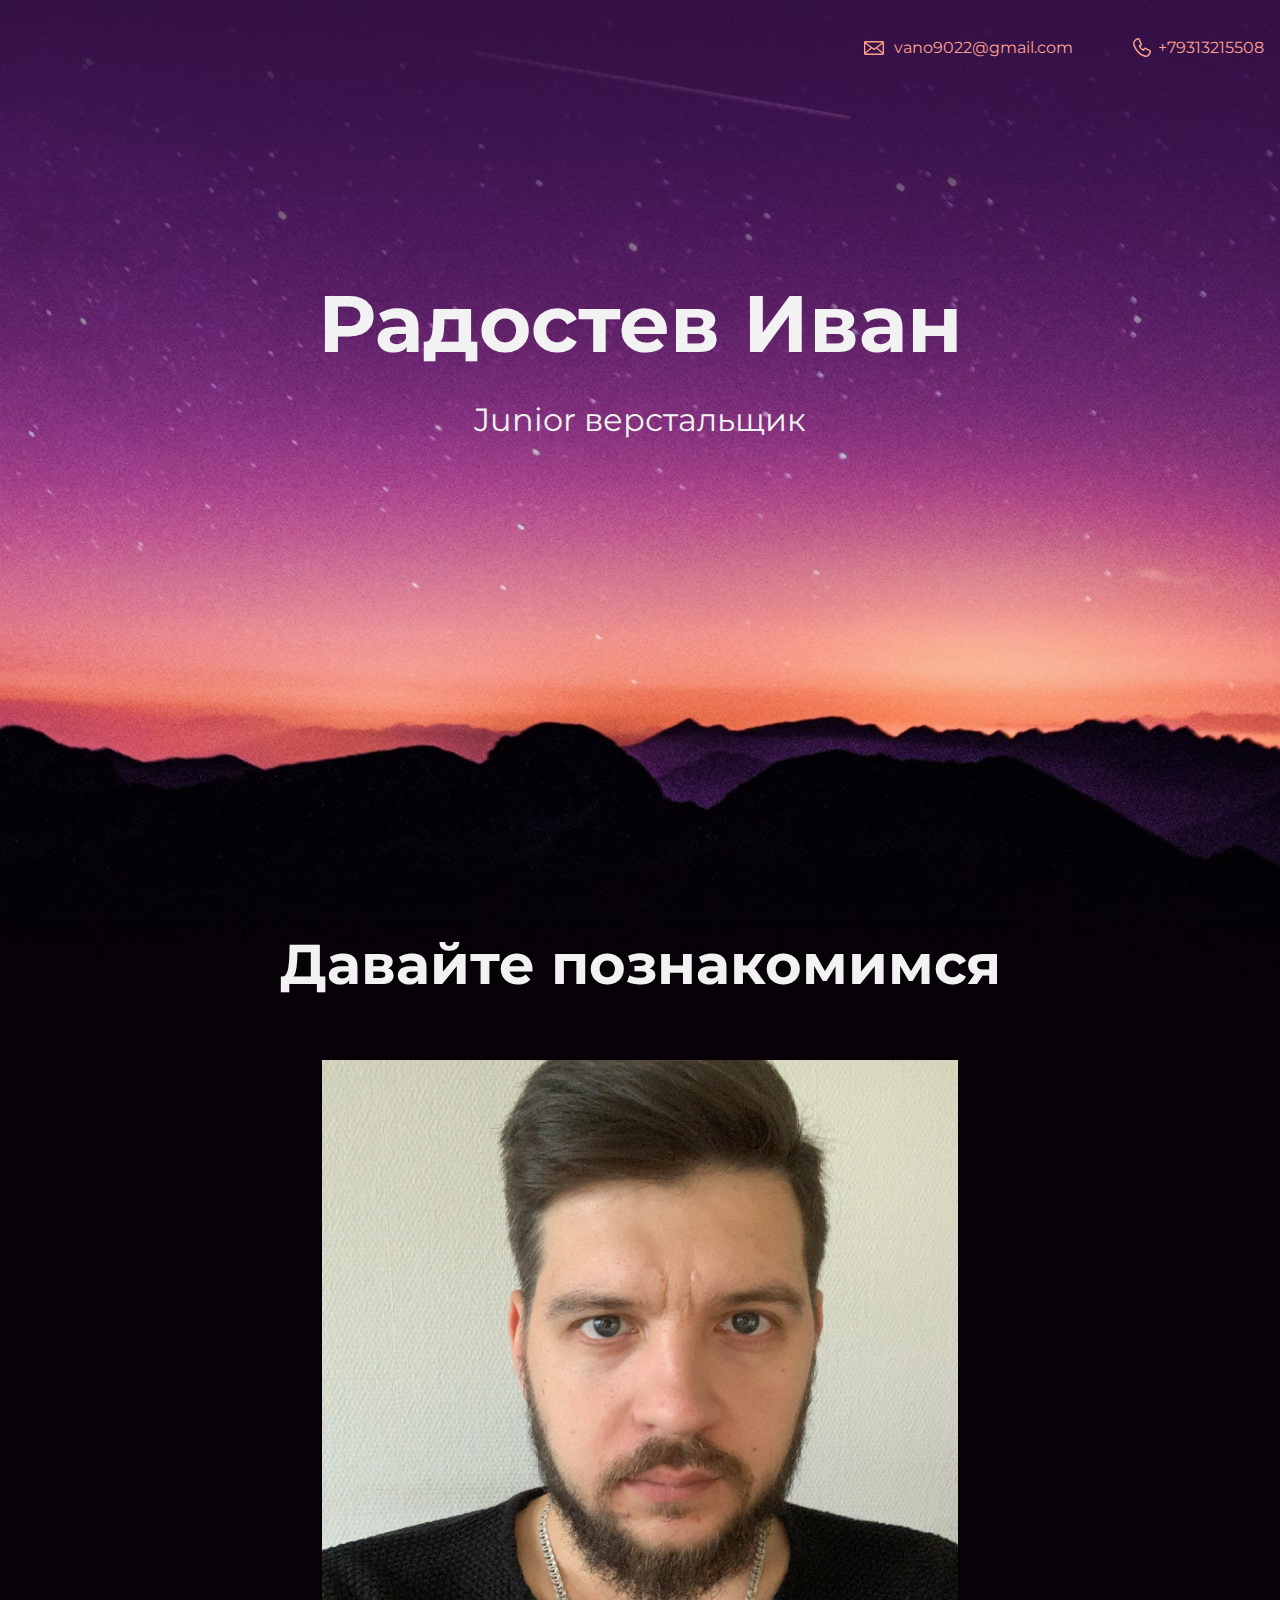
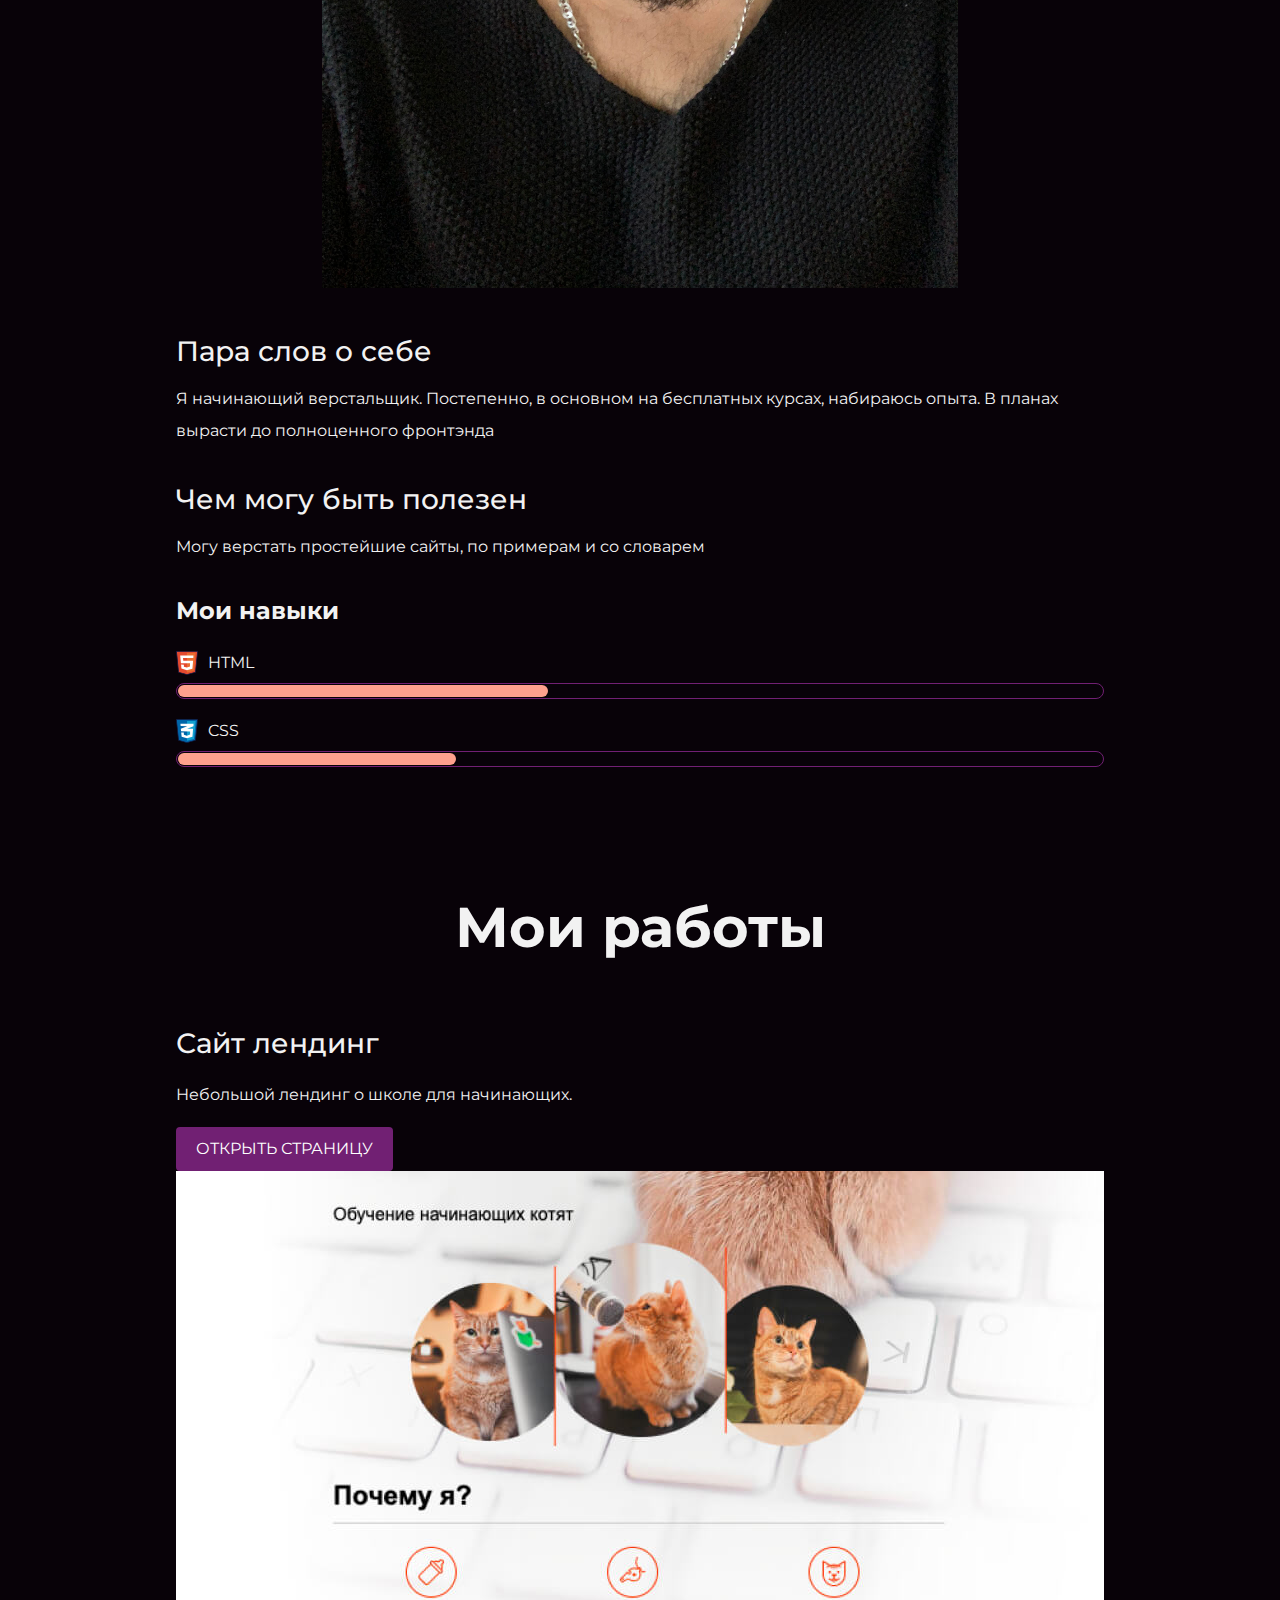
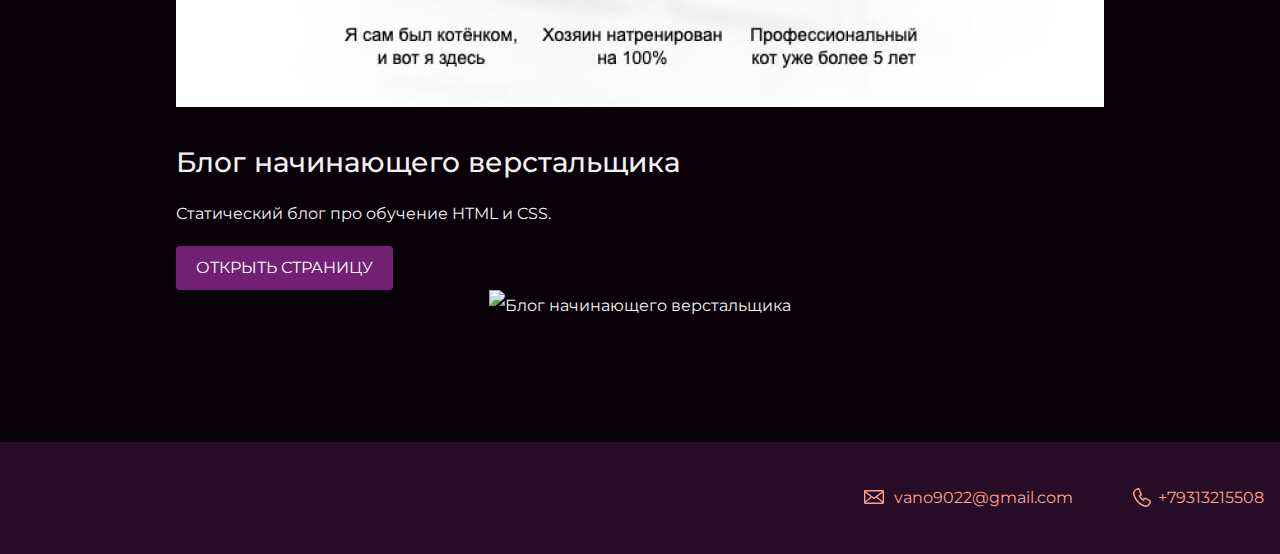
==== index.html @ b244b7e4 "изменение навыков" ====
<!DOCTYPE html>
<html lang="ru">
  <head>
    <meta charset="UTF-8">
    <link rel="stylesheet" href="style.css">
    <link href="https://fonts.googleapis.com/css?family=Montserrat:400,500,700|Old+Standard+TT&display=swap&subset=cyrillic" rel="stylesheet">
    <title>Портфолио Junior верстальщика</title>
  </head>

  <body>
    <header class="page-header">
      <div class="container">
        <a class="header-email" href="mailto:vano9022@gmail.com">vano9022@gmail.com</a> 
        <a class="header-phone" href="tel:+79313215508">+79313215508</a>
      </div>
    </header>

      <section class="hero-image">
        <div class="container">
          <h1 class="heading">Радостев Иван</h1>
          <p>Junior верстальщик</p>
        </div>
      </section>

    <section class="intro">
      <div class="container">
        <h2 class="subheading">Давайте познакомимся</h2>
        <figure class="user-image">
          <img src="files/user.jpg" width="636" height="828" alt="Моя фотография">
        </figure>
        <h3>Пара слов о себе</h3>
        <p>Я начинающий верстальщик. Постепенно, в основном на бесплатных курсах, набираюсь опыта. В планах вырасти до полноценного фронтэнда</p>
        <h3>Чем могу быть полезен</h3>
        <p>Могу верстать простейшие сайты, по примерам и со словарем</p>
        <div class="skills">
          <h2>Мои навыки</h2>
          <dl class="skills-list">
            <dt class="skill-html">HTML</dt>
              <dd class="level">
                <div style="width: 40%;">40%</div>
              </dd>
            <dt class="skill-css">CSS</dt>
              <dd class="level">
                <div style="width: 30%;">30%</div>
              </dd>
          </dl>
        </div>
      </div>
    </section>

    <section class="portfolio">
      <div class="container">
        <h2 class="subheading">Мои работы</h2>

        <h3>Сайт лендинг</h3>
        <p>Небольшой лендинг о школе для начинающих.</p>
        <a class="button" href="source/project/index.html">Открыть страницу</a>
        <figure class="project-image">
          <img src="files/project.jpg" width="928" height="536" alt="Cайт лендинг">
        </figure>
        <h3>Блог начинающего верстальщика</h3>
        <p>Статический блог про обучение HTML и CSS.</p>
        <a class="button" href="source/project2/index.html">Открыть страницу</a>
        <figure class="project-image">
          <img src="files/project2.jpg" width="928" height="444" alt="Блог начинающего верстальщика">
        </figure>
      </div>  
    </section>

    <footer class="page-footer">
      <div class="container">
        <a class="footer-email" href="mailto:vano9022@gmail.com">vano9022@gmail.com</a> 
        <a class="footer-phone" href="tel:+79313215508">+79313215508</a>
      </div>
    </footer>
  </body>
</html>
---- style.css ----
body {
  margin: 0;
  min-width: 960px;
  font-family: "Montserrat", "Helvetica", "Arial", sans-serif;
  font-size: 16px;
  line-height: 32px;
  color: #f2f2f2;
  background-color: #080208;
  background-image: url("img/hero-bg.jpg");
  background-repeat: no-repeat;
  background-position: top center;
}

.container {
  max-width: 928px;
  margin: 0 auto;
  padding: 0 16px;
}

.page-header {
  margin: 0 0 180px;
  padding: 32px 0 32px;
}

.page-header .container,
.page-footer .container {
  max-width: 1408px;
  text-align: right;
}

.page-header a {
  margin-left: 56px;
  color: #fea18d;
  text-decoration: none;
  background-repeat: no-repeat;
  background-position: left;
}

.header-email {
  padding-left: 30px;
  background-image: url("img/icon-email.svg");
}

.header-phone {
  padding-left: 25px;
  background-image: url("img/icon-phone.svg");
}

.hero-image {
  margin-bottom: 480px;
}

.hero-image .container {
  max-width: 1408px;
  text-align: center;
}

.heading {
  margin: 0 0 24px;
  font-size: 80px;
  line-height: 96px;
}

.hero-image p {
  margin: 0;
  font-size: 32px;
  line-height: 48px;
}

.intro {
  margin: 0 0 120px;
}

.subheading {
  margin: 0 0 56px;
  font-size: 56px;
  line-height: 80px;
  text-align: center;
}

.user-image {
  margin: 0 0 32px;
  text-align: center;
}

.intro h3,
.portfolio h3 {
  margin: 0 0 12px;
  font-size: 28px;
  line-height: 40px;
  font-weight: 500;
}

.intro p {
  margin: 0 0 32px;
}

.skills-list {
  margin: 0;
  padding: 0;
}

.skills-list dt {
  padding-left: 32px;
  background-repeat: no-repeat;
  background-position: left;
}

.skill-html {
  background-image: url("img/icon-html.svg");
}

.skill-css {
  background-image: url("img/icon-css.svg");
}

.level {
  margin: 4px 0 16px;
  padding: 0;
  height: 14px;
  font-size: 0;
  background-color: #080208;
  border: 1px solid #712073;
  border-radius: 8px;
}

.level div {
  margin: 1px;
  height: 12px;
  background-color: #fea18d;
  border-radius: 6px;
}

.portfolio {
  margin: 0 0 120px;
}

.projects {
  margin: 0;
  padding: 0;
  list-style: none;
}

.projects li {
  margin: 0 0 80px;
}

.project-image {
  margin: 0 0 24px;
  text-align: center;
}

.projects p {
  margin: 0 0 24px;
}

.button {
  padding: 6px 20px;
  display: inline-block;
  vertical-align: baseline;
  text-decoration: none;
  text-transform: uppercase;
  border-radius: 4px;
  background-color: #712073;
  color: #ffffff;
}

.page-footer {
  padding: 40px 0;
  background-color: #260c26;
}

.page-footer a {
  margin-left: 56px;
  color: #fea18d;
  text-decoration: none;
  background-repeat: no-repeat;
  background-position: left;
}

.footer-email {
  padding-left: 30px;
  background-image: url("img/icon-email.svg");
}

.footer-phone {
  padding-left: 25px;
  background-image: url("img/icon-phone.svg");
}
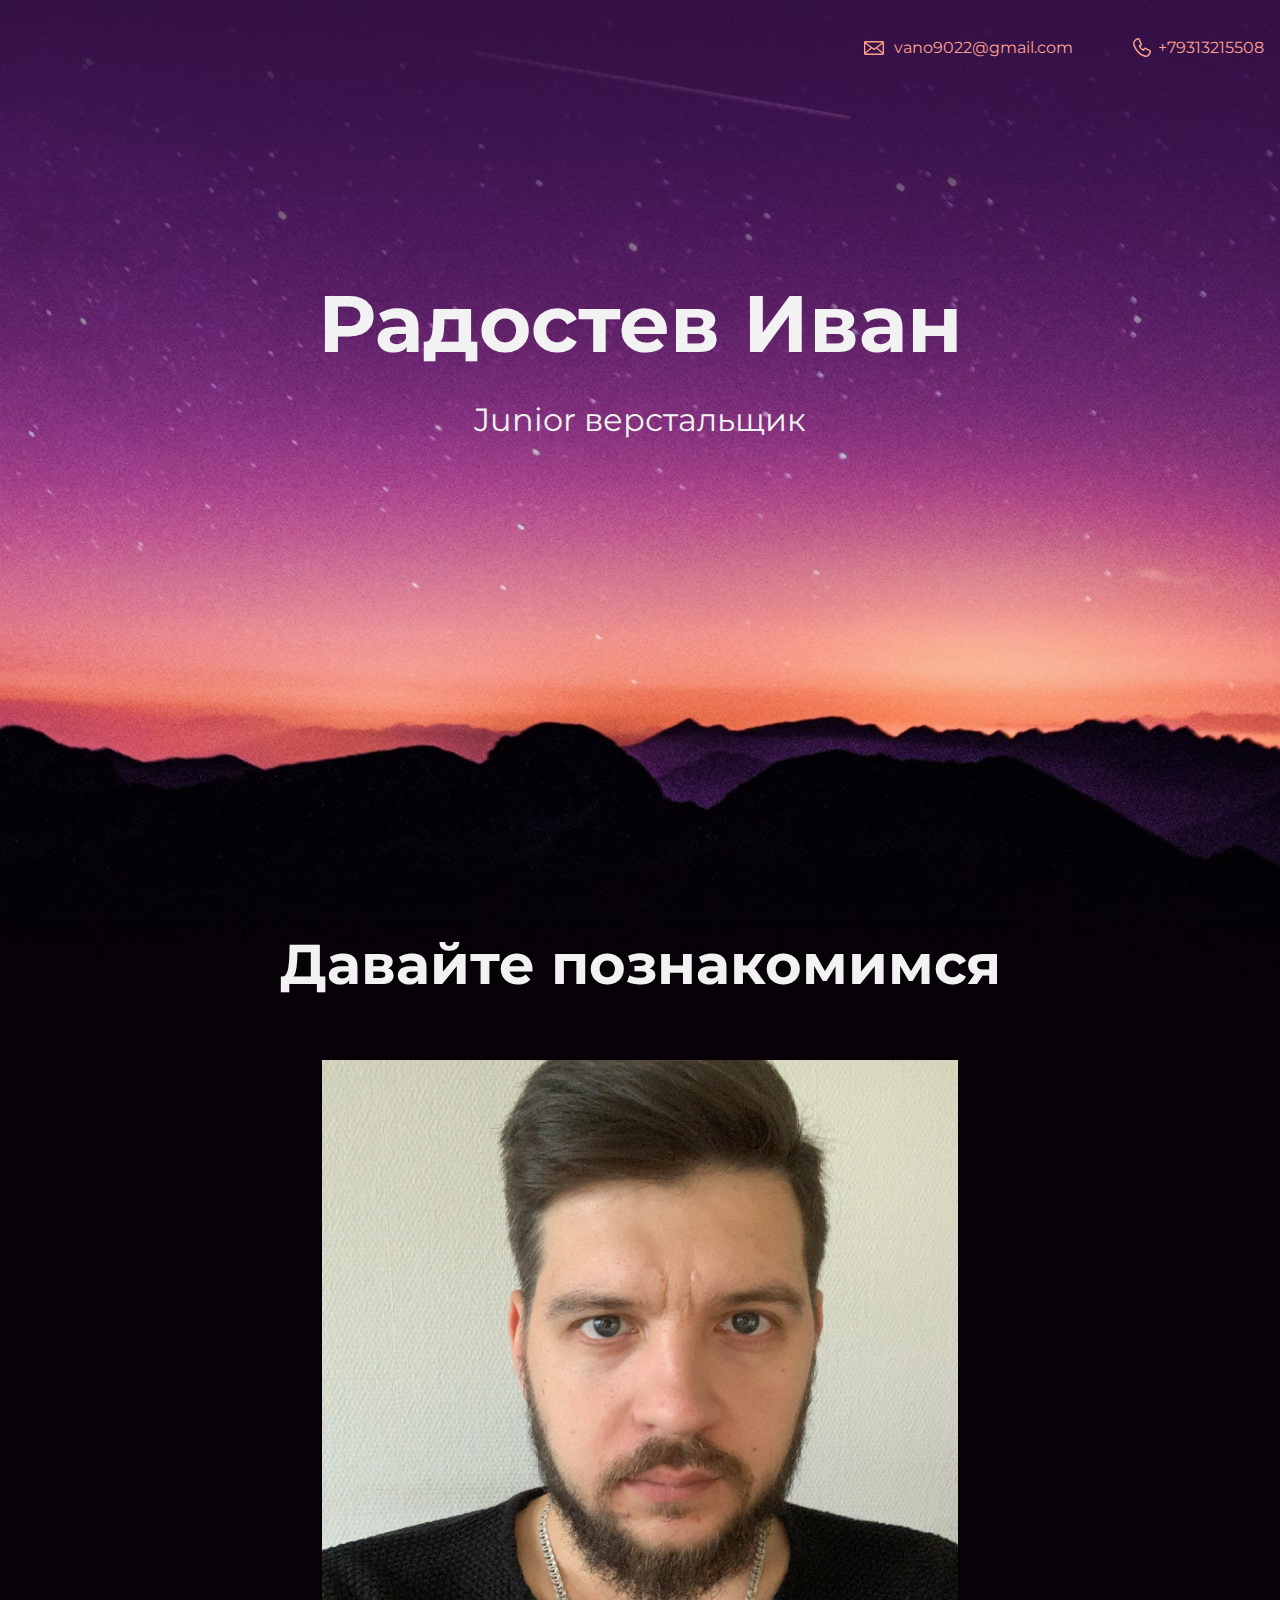
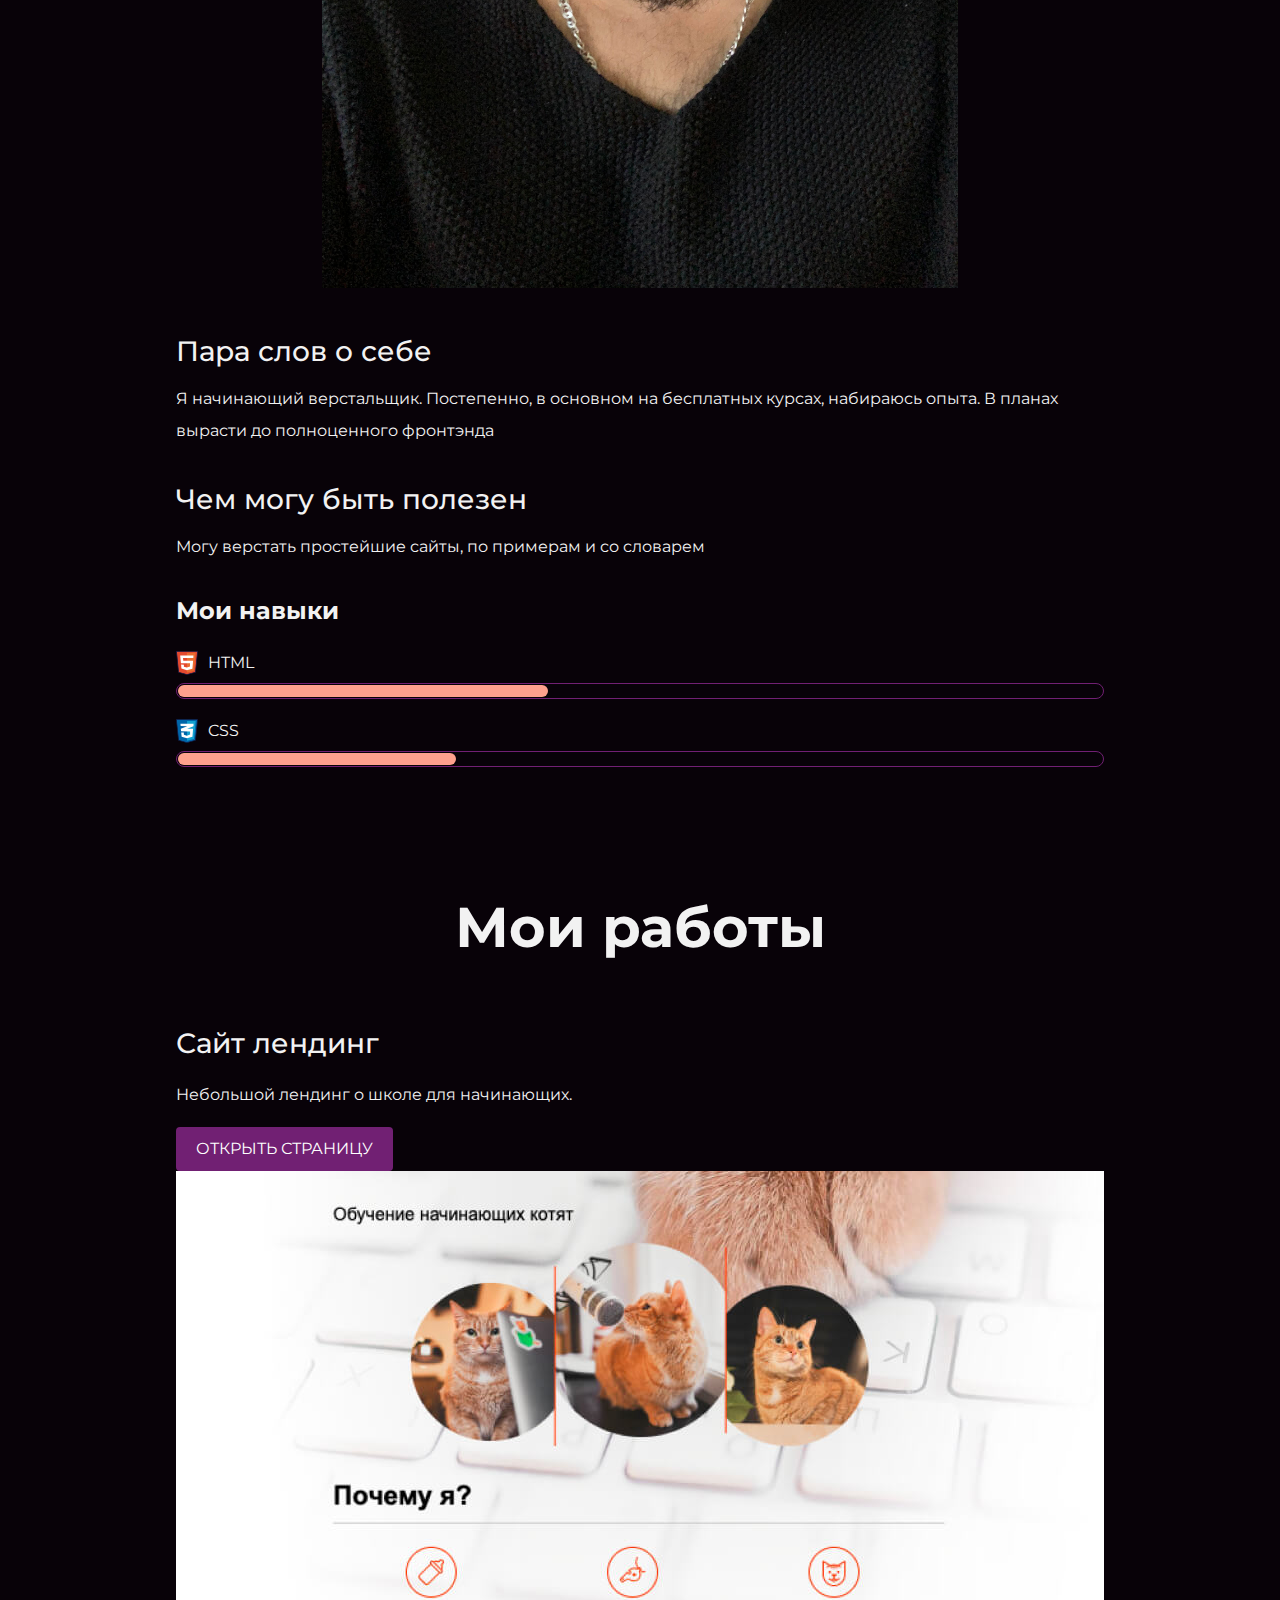
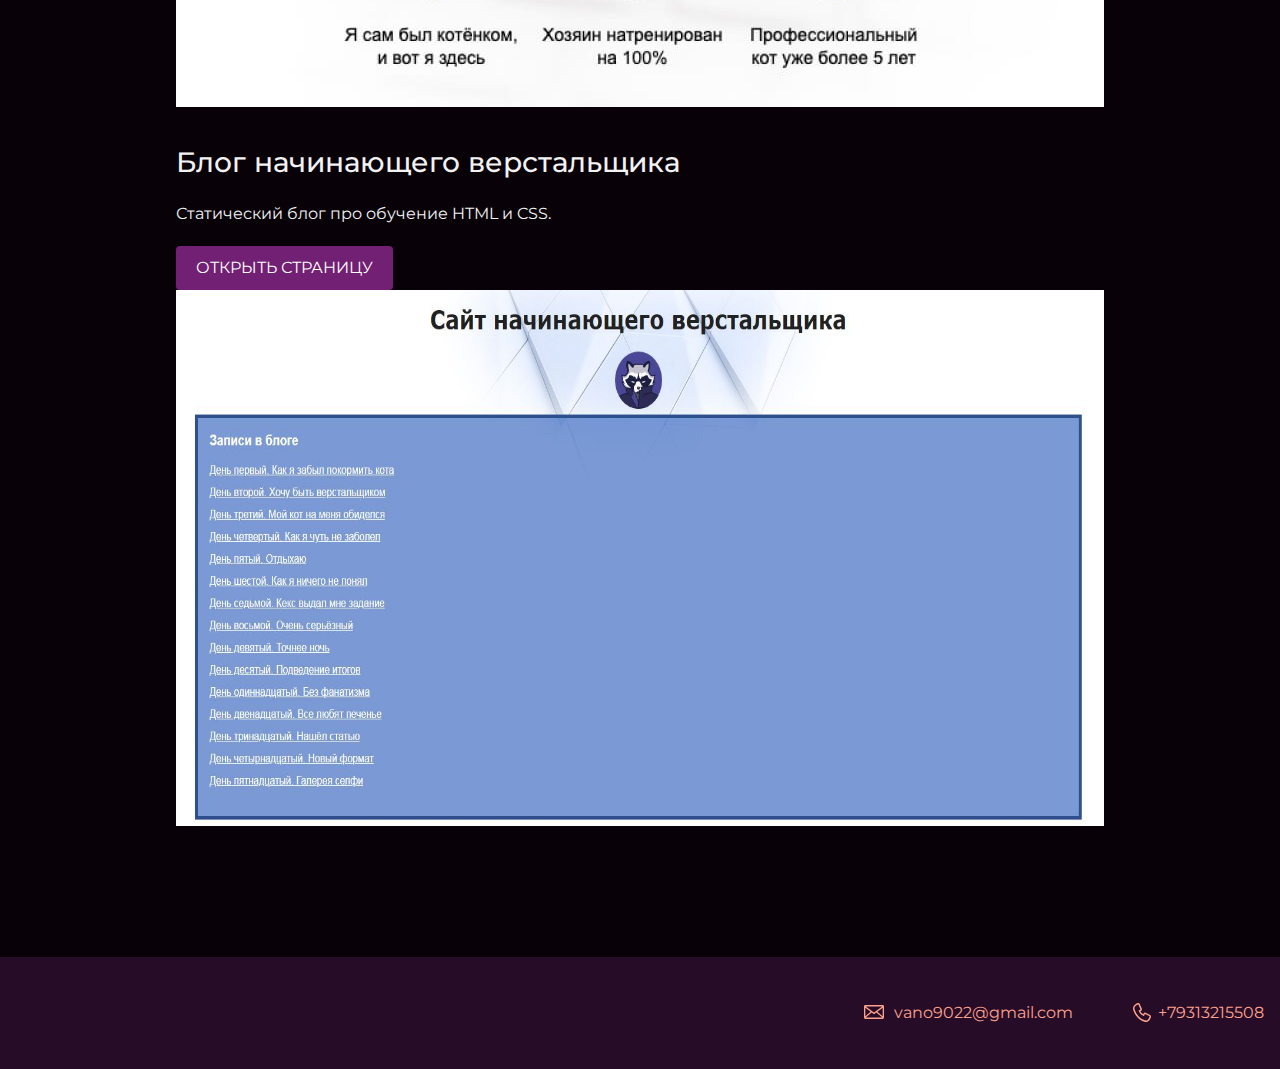
==== commit 631a3372: "изменение формата фото блога" ====
--- a/index.html
+++ b/index.html
@@ -58,11 +58,12 @@
         <figure class="project-image">
           <img src="files/project.jpg" width="928" height="536" alt="Cайт лендинг">
         </figure>
+
         <h3>Блог начинающего верстальщика</h3>
         <p>Статический блог про обучение HTML и CSS.</p>
         <a class="button" href="source/project2/index.html">Открыть страницу</a>
         <figure class="project-image">
-          <img src="files/project2.jpg" width="928" height="444" alt="Блог начинающего верстальщика">
+          <img src="files/project2.JPG" width="928" height="536" alt="Блог начинающего верстальщика">
         </figure>
       </div>  
     </section>
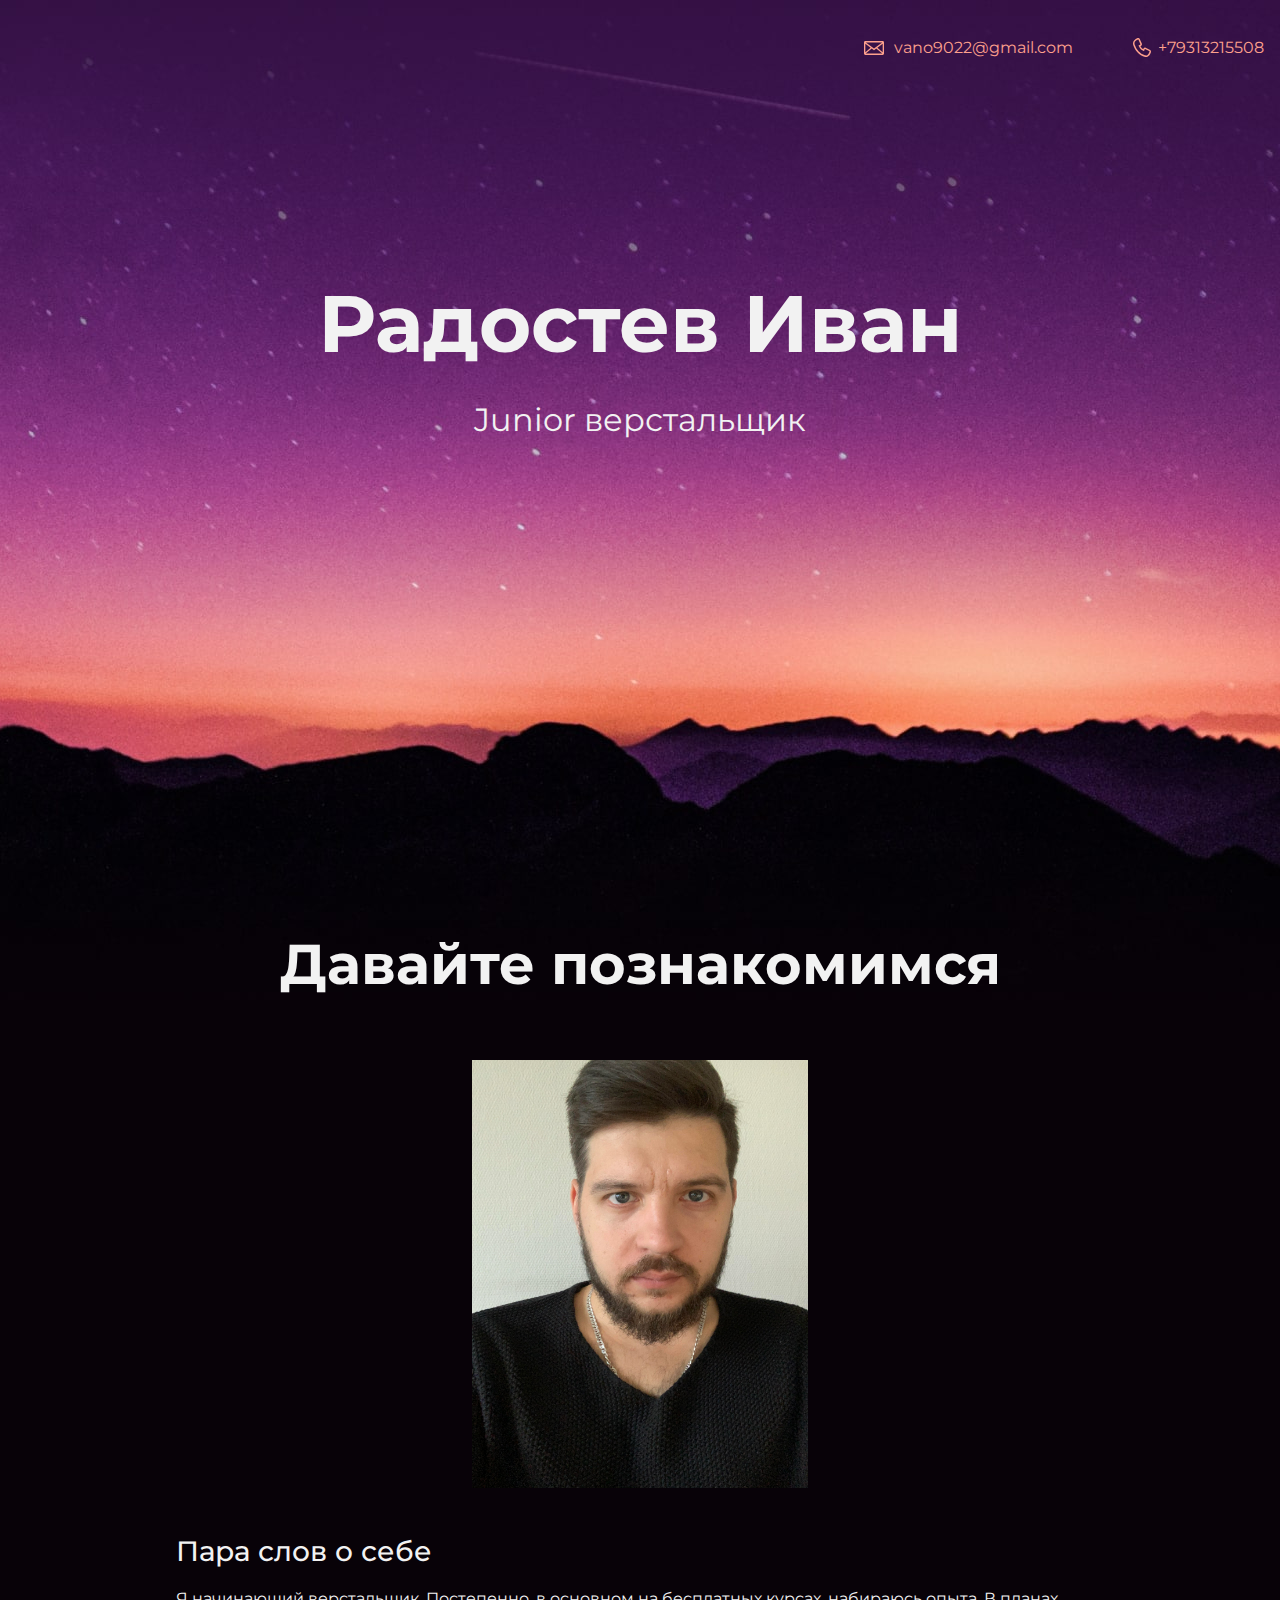
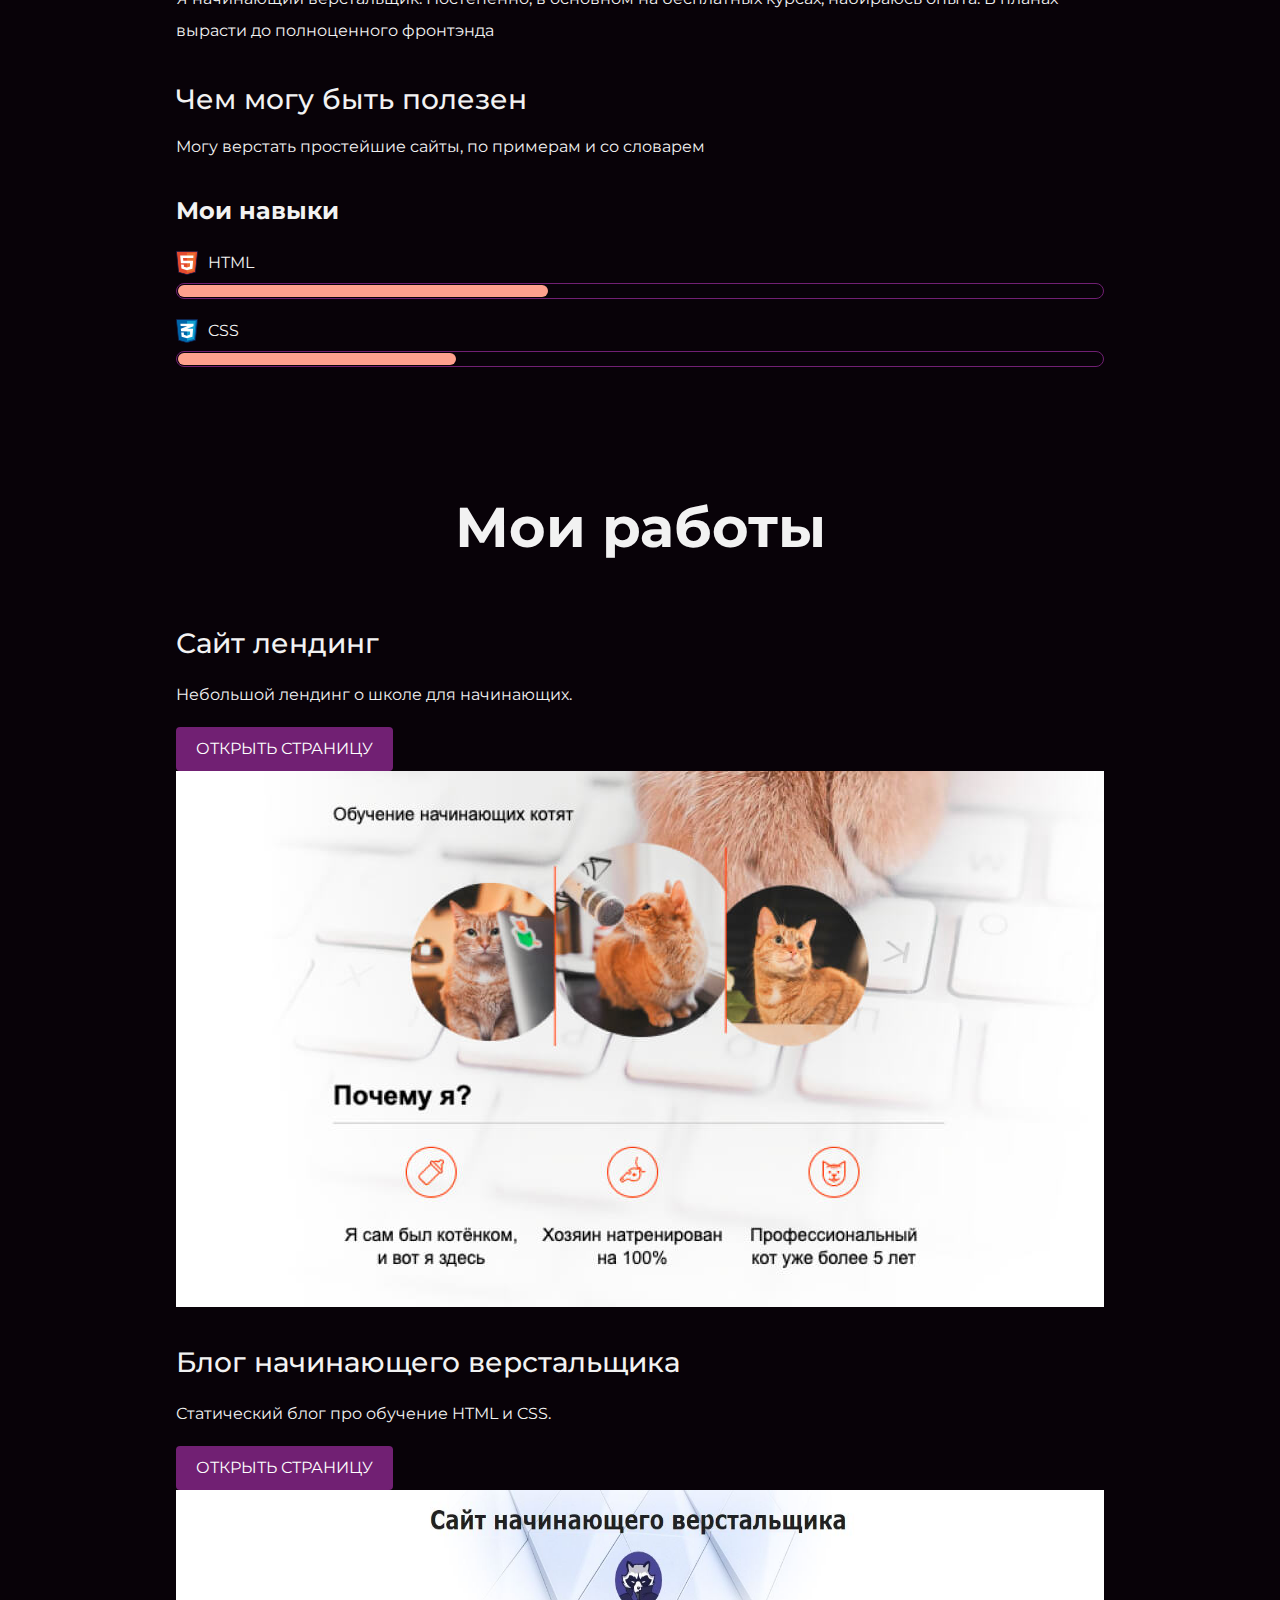
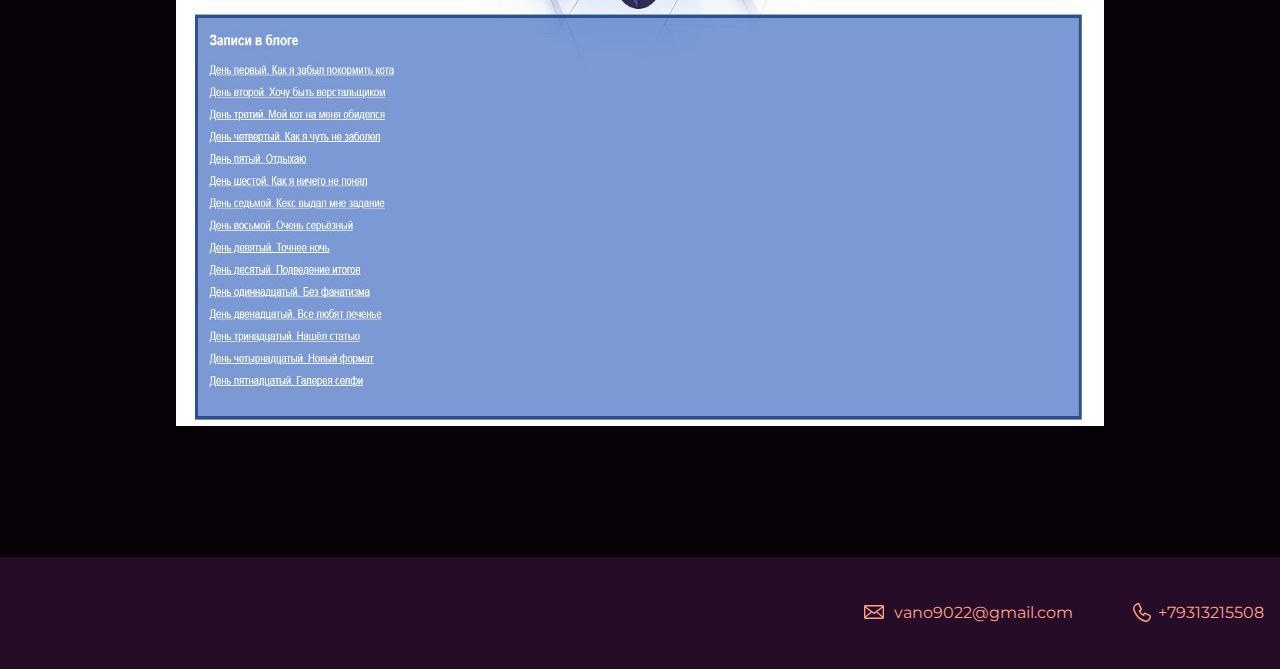
==== commit fab8874c: "размер фото" ====
--- a/index.html
+++ b/index.html
@@ -26,7 +26,7 @@
       <div class="container">
         <h2 class="subheading">Давайте познакомимся</h2>
         <figure class="user-image">
-          <img src="files/user.jpg" width="636" height="828" alt="Моя фотография">
+          <img src="files/user.jpg" width="336" height="428" alt="Моя фотография">
         </figure>
         <h3>Пара слов о себе</h3>
         <p>Я начинающий верстальщик. Постепенно, в основном на бесплатных курсах, набираюсь опыта. В планах вырасти до полноценного фронтэнда</p>
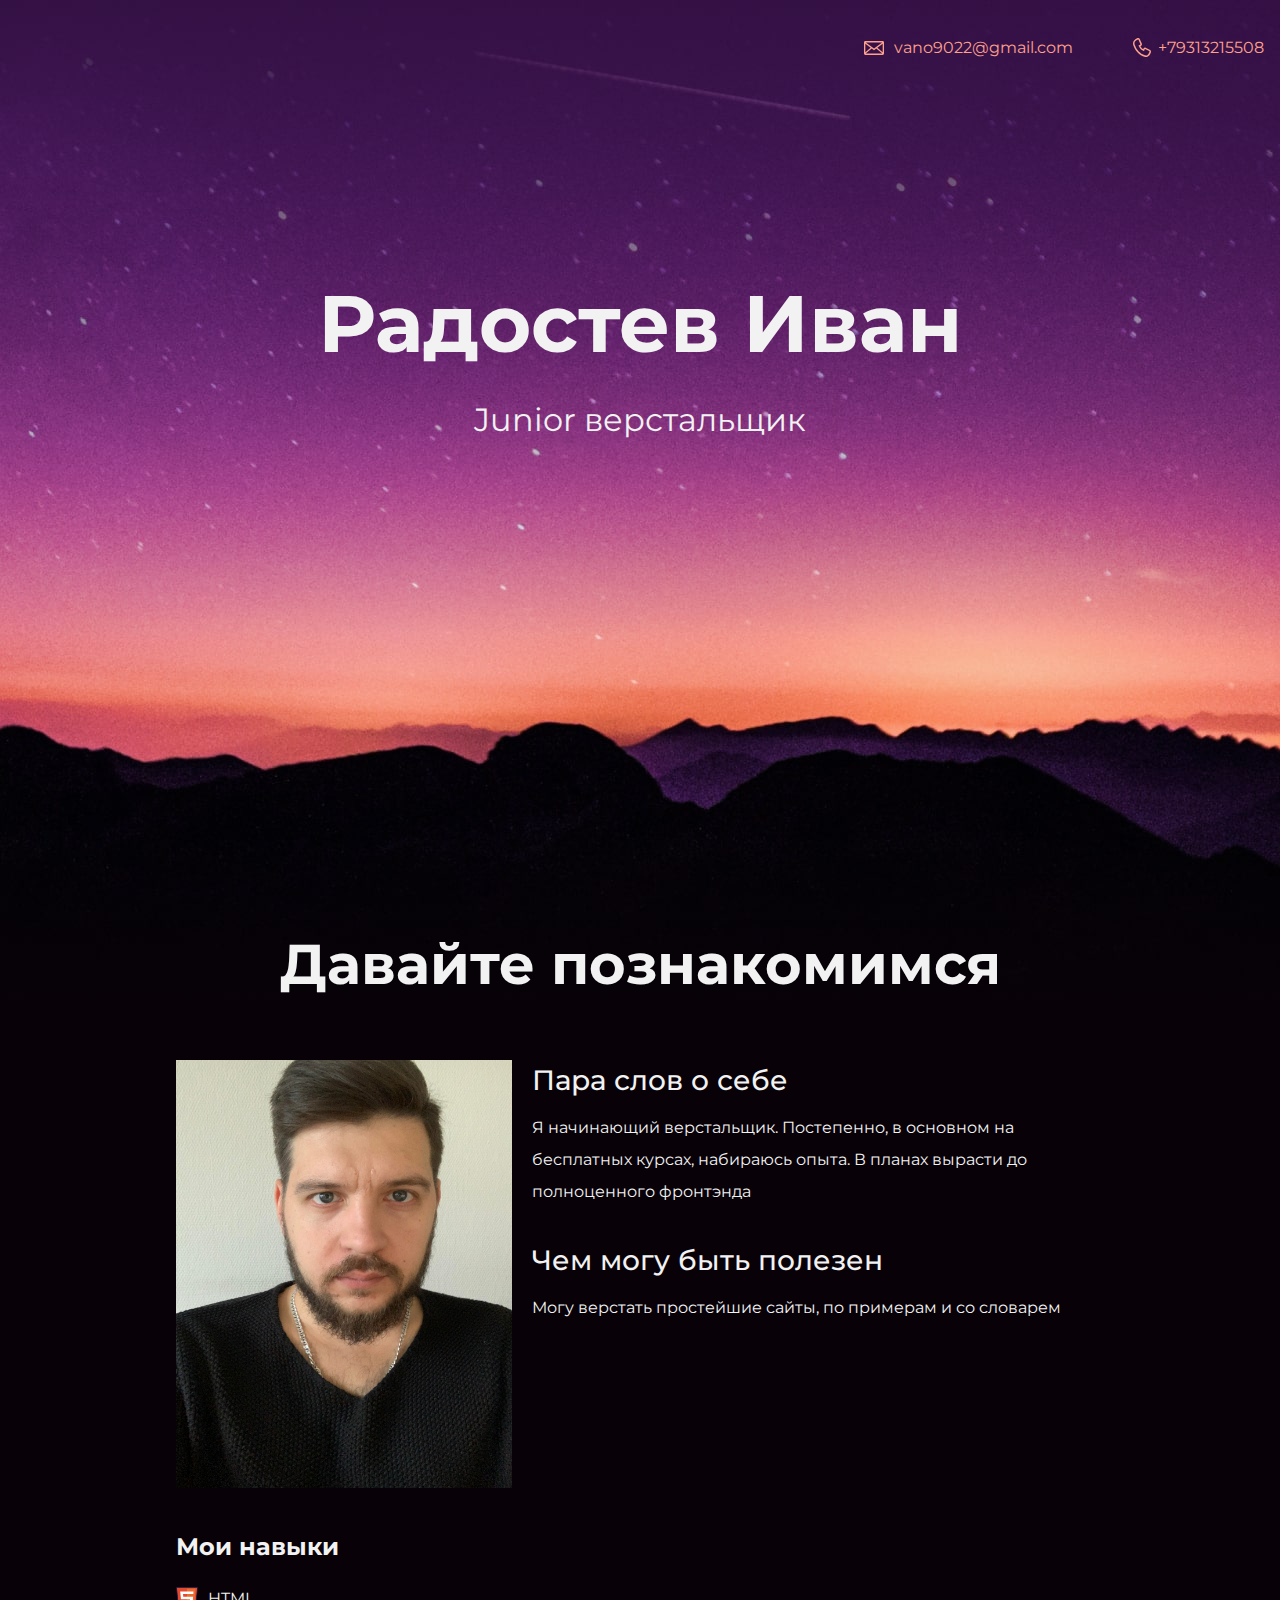
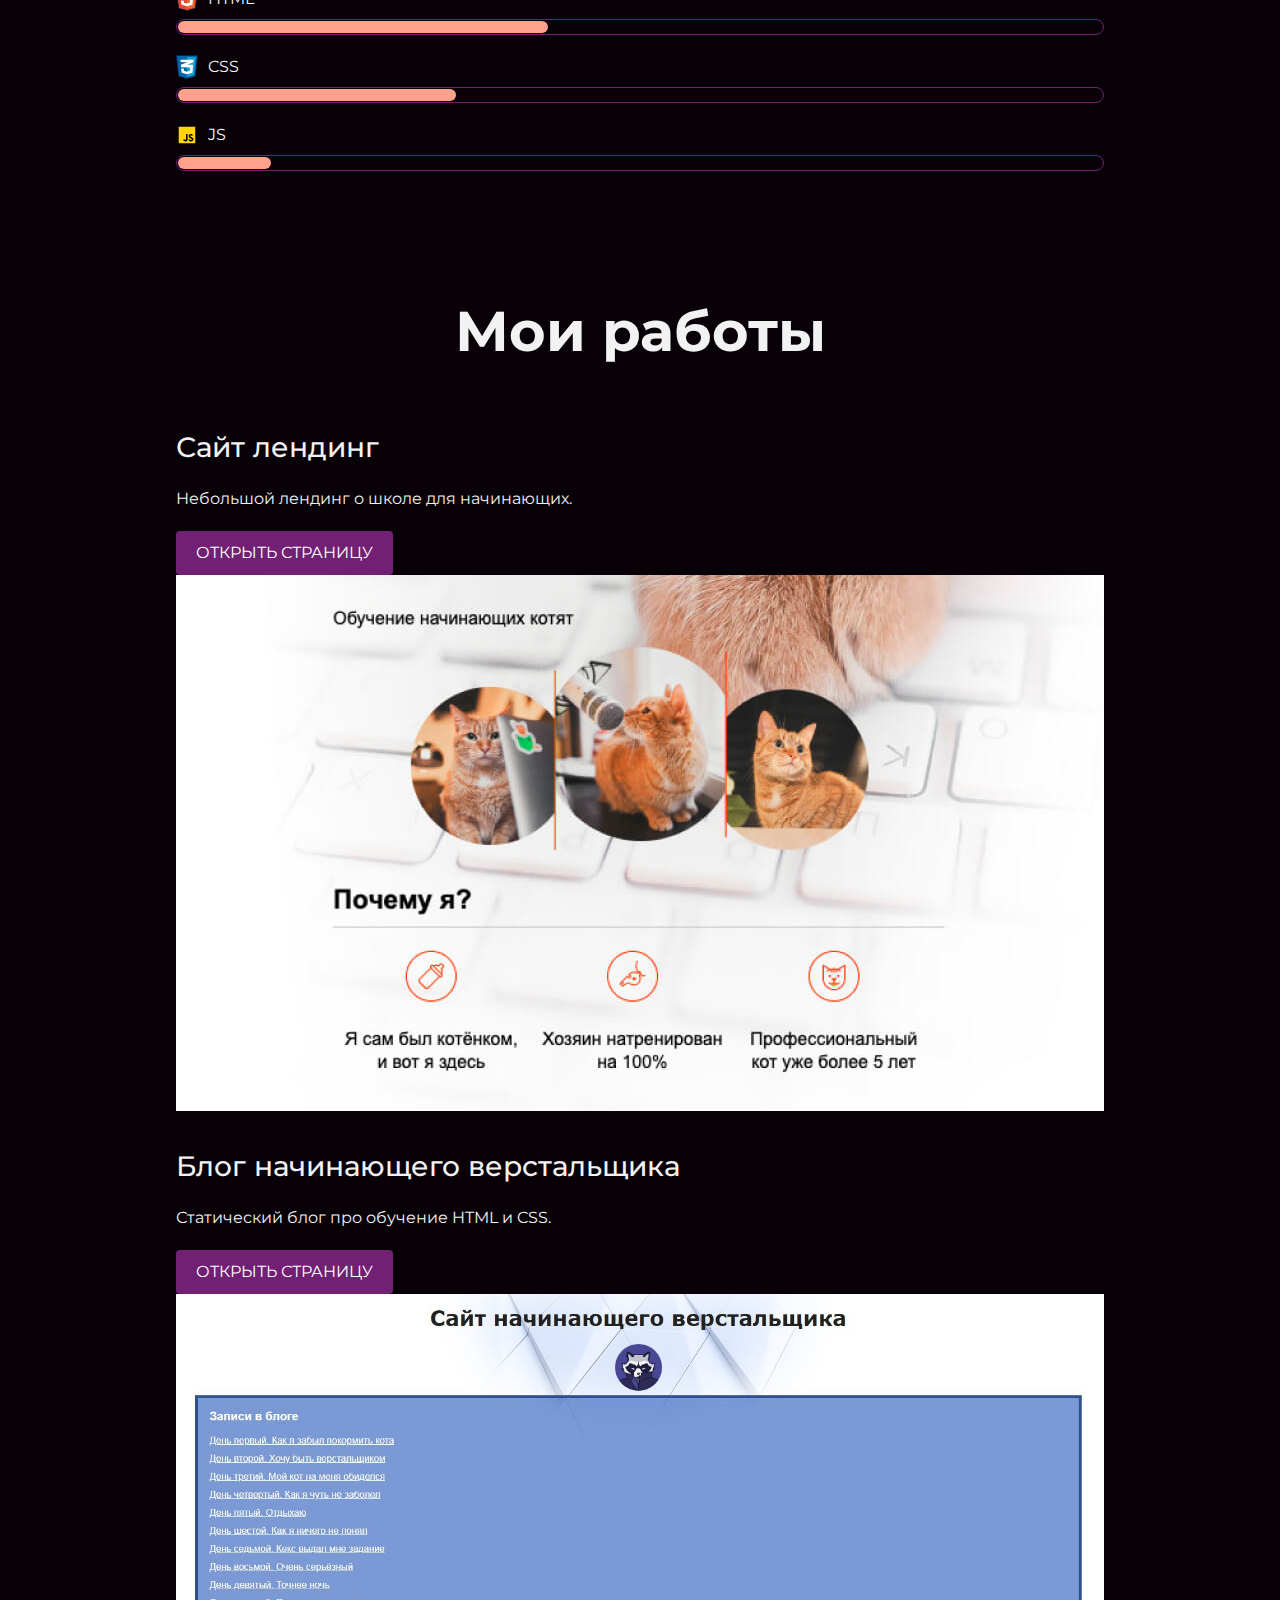
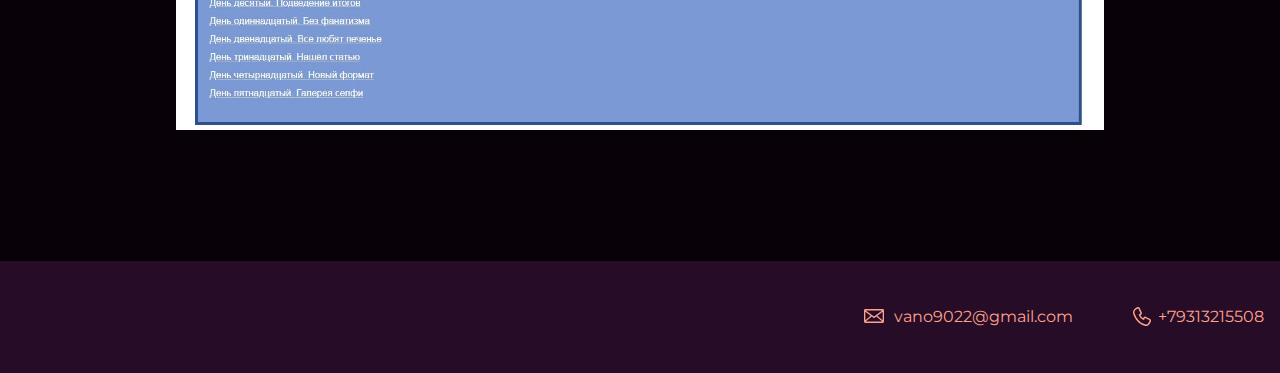
==== commit f555637b: "добавление js" ====
--- a/index.html
+++ b/index.html
@@ -43,6 +43,10 @@
               <dd class="level">
                 <div style="width: 30%;">30%</div>
               </dd>
+            <dt class="skill-js">JS</dt>
+              <dd class="level">
+                <div style="width: 10%;">10%</div>
+              </dd>              
           </dl>
         </div>
       </div>
@@ -63,7 +67,7 @@
         <p>Статический блог про обучение HTML и CSS.</p>
         <a class="button" href="source/project2/index.html">Открыть страницу</a>
         <figure class="project-image">
-          <img src="files/project2.JPG" width="928" height="536" alt="Блог начинающего верстальщика">
+          <img src="files/project2.JPG" width="928" height="436" alt="Блог начинающего верстальщика">
         </figure>
       </div>  
     </section>
@@ -74,5 +78,9 @@
         <a class="footer-phone" href="tel:+79313215508">+79313215508</a>
       </div>
     </footer>
+    <button class="up-button" type="button">
+      ↑
+    </button>
+    <script src="up-button.js"></script>
   </body>
 </html>--- a/style.css
+++ b/style.css
@@ -1,3 +1,7 @@
+html {
+  scroll-behavior: smooth;
+}
+
 body {
   margin: 0;
   min-width: 960px;
@@ -79,7 +83,8 @@
 }
 
 .user-image {
-  margin: 0 0 32px;
+  float: left;
+  margin: 0 20px 32px 0;
   text-align: center;
 }
 
@@ -95,6 +100,10 @@
   margin: 0 0 32px;
 }
 
+.skills {
+  clear: both;
+}
+
 .skills-list {
   margin: 0;
   padding: 0;
@@ -112,6 +121,10 @@
 
 .skill-css {
   background-image: url("img/icon-css.svg");
+}
+
+.skill-js {
+  background-image: url("img/icon-js2.svg");
 }
 
 .level {
@@ -186,4 +199,26 @@
 .footer-phone {
   padding-left: 25px;
   background-image: url("img/icon-phone.svg");
+}
+
+.up-button {
+  position: fixed;
+  z-index: 1;
+  padding: 0;
+  bottom: 75px;
+  right: 20px;
+  width: 64px;
+  height: 64px;
+  font-size: 36px;
+  font-weight: bold;
+  text-align: center;
+  vertical-align: middle;
+  border: 5px solid;
+  border-radius: 50%;
+  display: none;
+  cursor: pointer;
+}
+
+.shown {
+  display: inline-block;
 }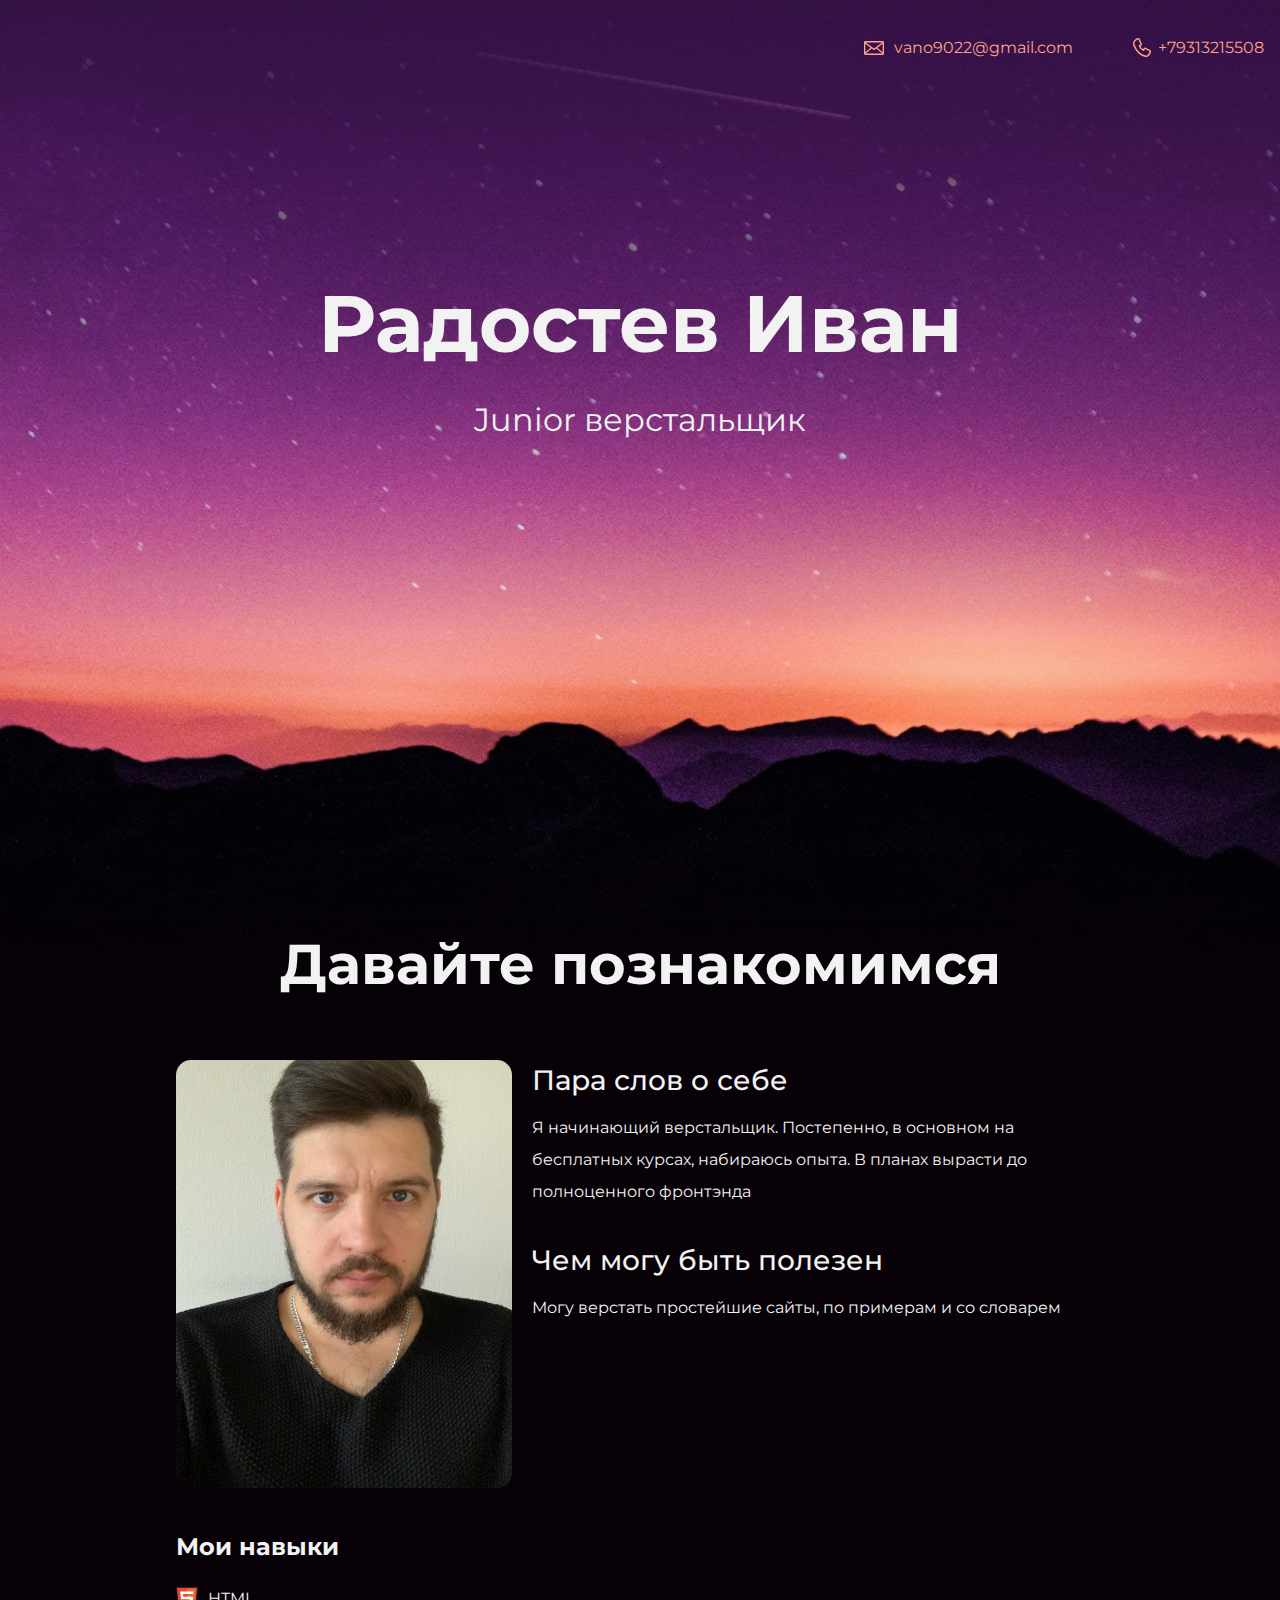
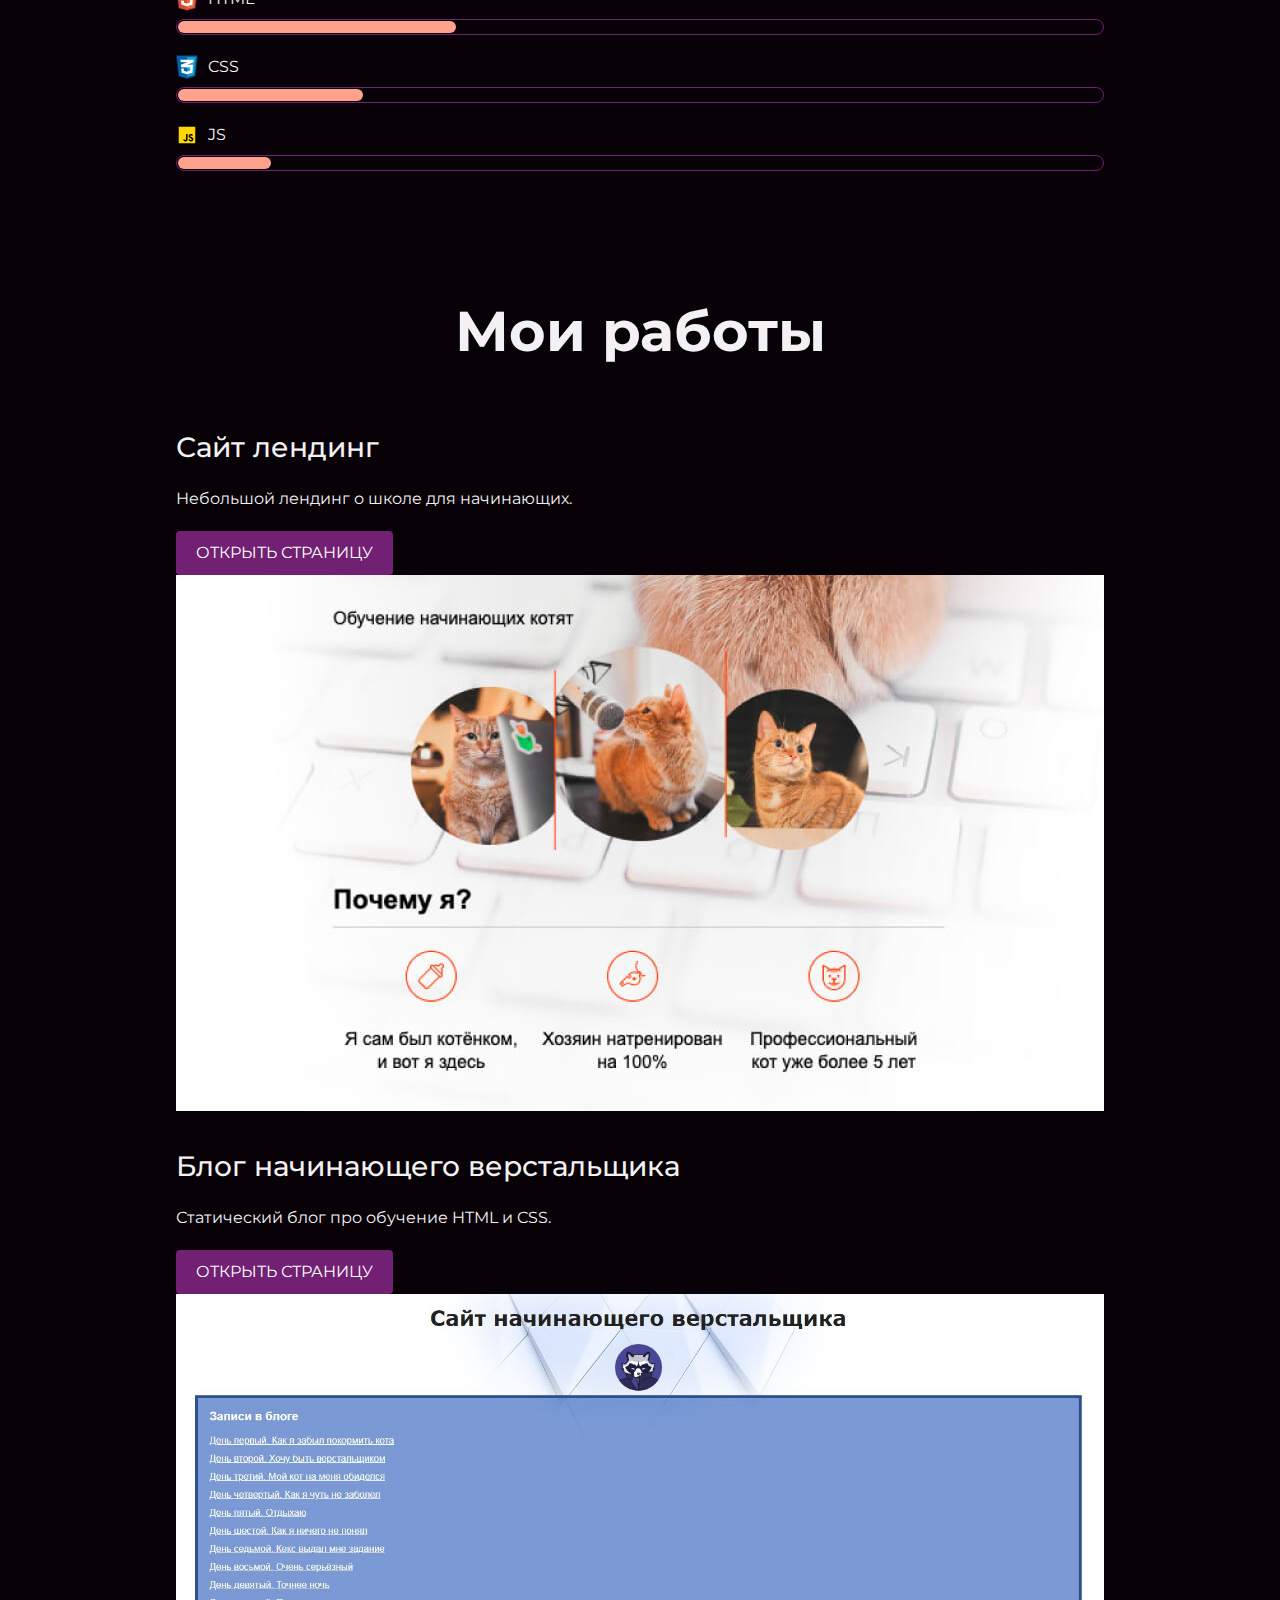
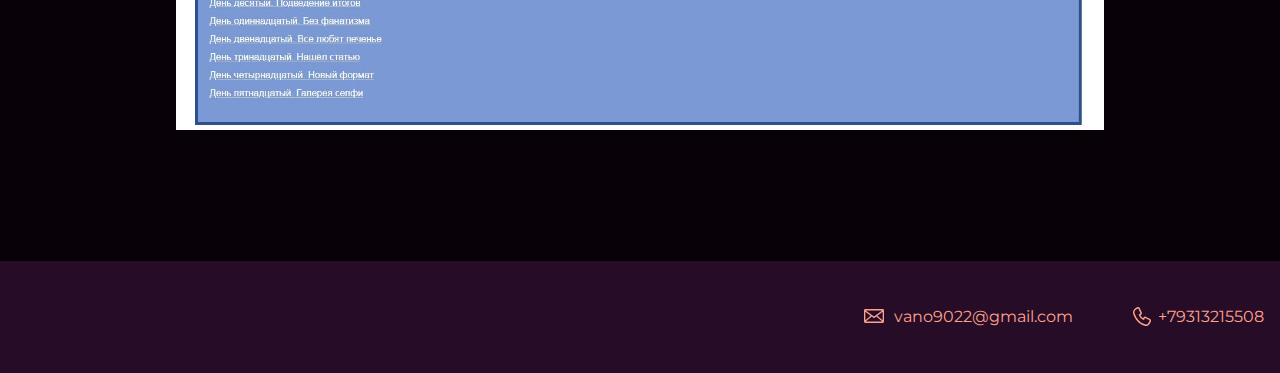
==== commit ba88a256: "округление фото" ====
--- a/index.html
+++ b/index.html
@@ -37,11 +37,11 @@
           <dl class="skills-list">
             <dt class="skill-html">HTML</dt>
               <dd class="level">
-                <div style="width: 40%;">40%</div>
+                <div style="width: 30%;">30%</div>
               </dd>
             <dt class="skill-css">CSS</dt>
               <dd class="level">
-                <div style="width: 30%;">30%</div>
+                <div style="width: 20%;">20%</div>
               </dd>
             <dt class="skill-js">JS</dt>
               <dd class="level">
--- a/style.css
+++ b/style.css
@@ -85,7 +85,10 @@
 .user-image {
   float: left;
   margin: 0 20px 32px 0;
-  text-align: center;
+}
+
+.user-image img {
+  border-radius: 15px;
 }
 
 .intro h3,
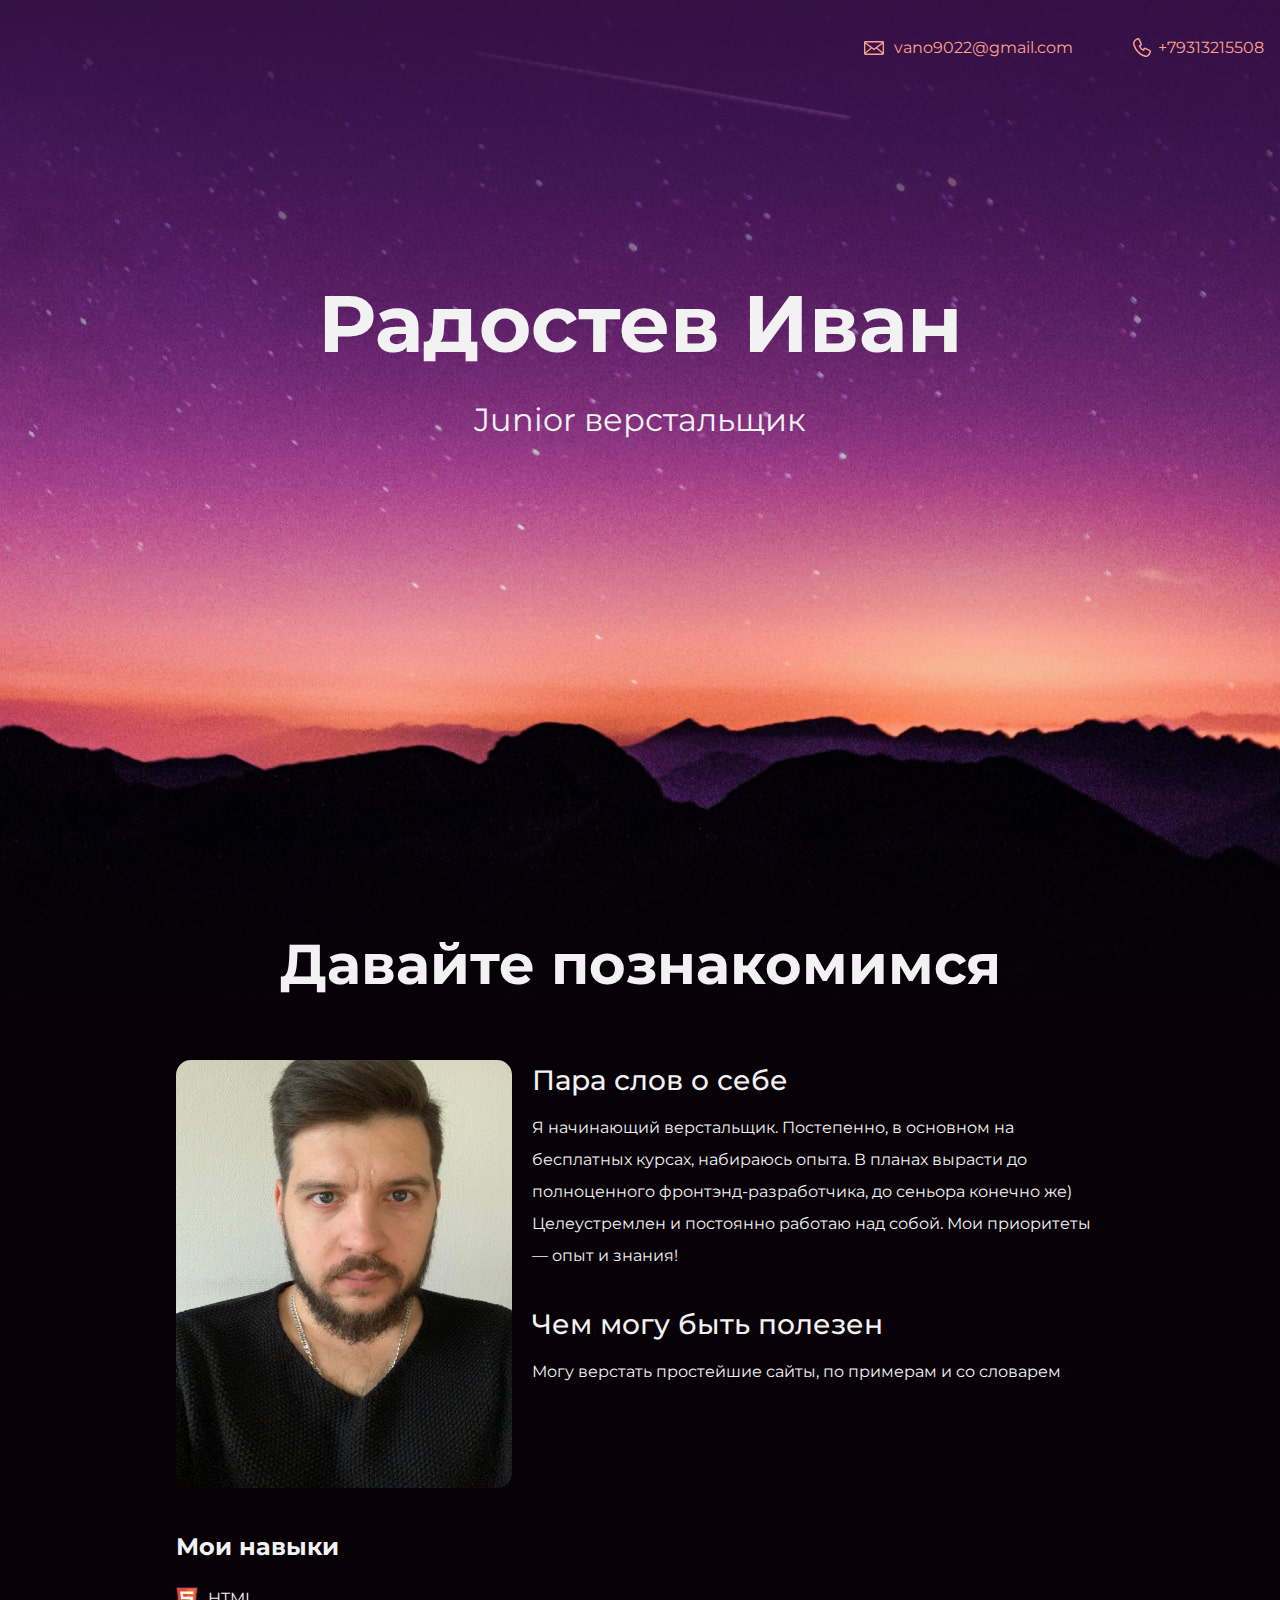
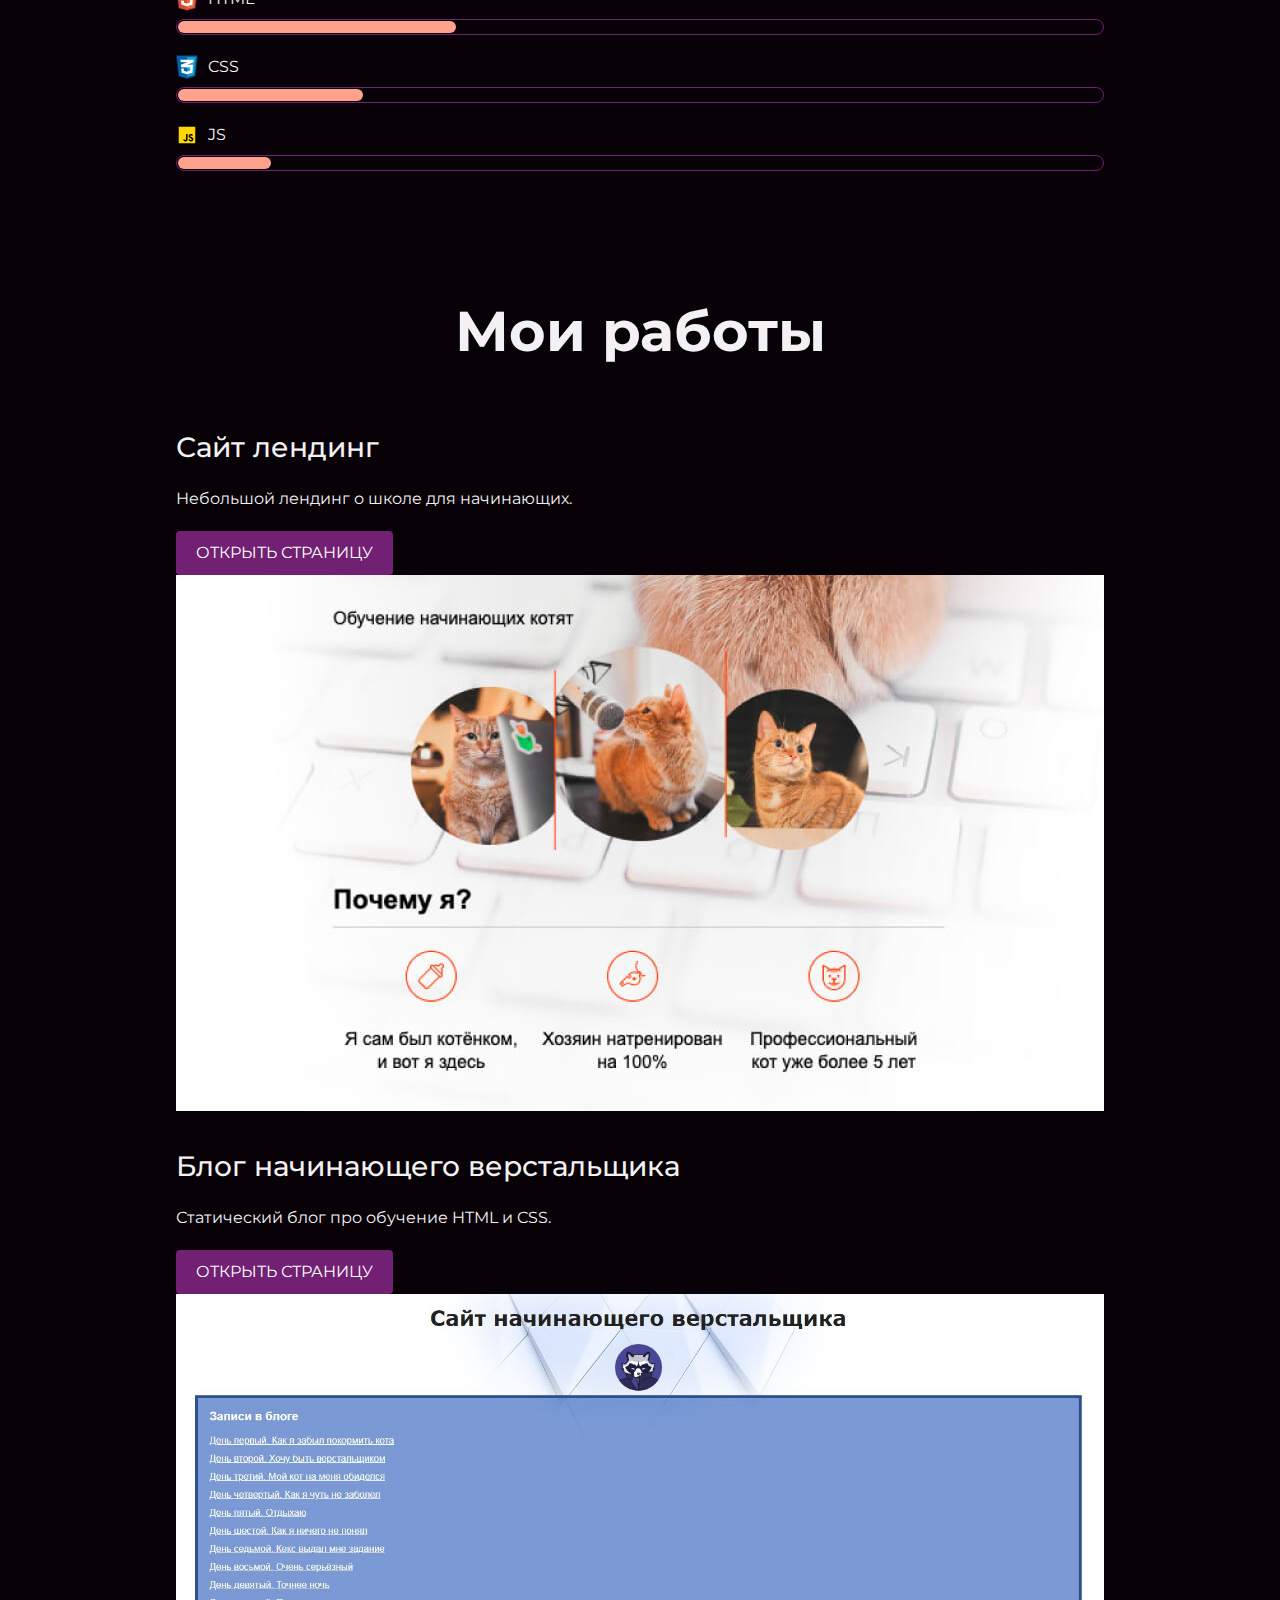
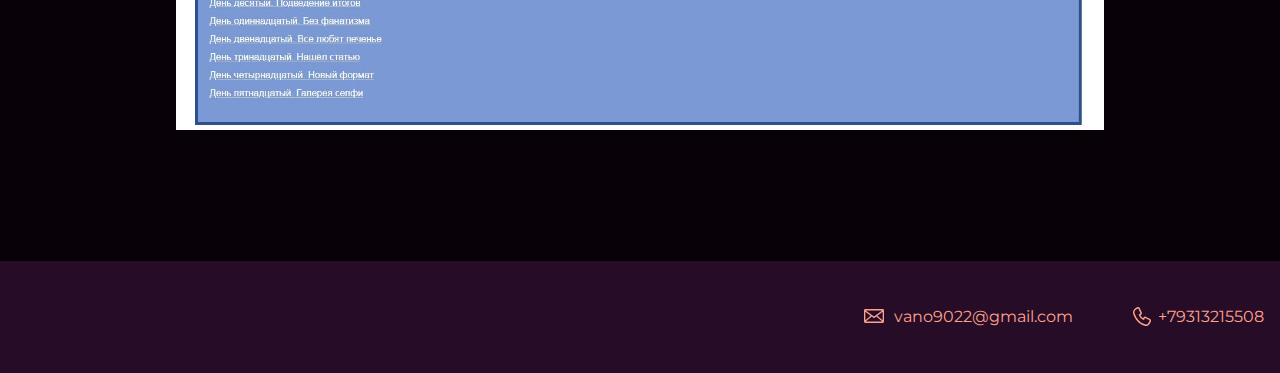
==== commit 3bf5aa28: "доб текст о себе" ====
--- a/index.html
+++ b/index.html
@@ -29,7 +29,9 @@
           <img src="files/user.jpg" width="336" height="428" alt="Моя фотография">
         </figure>
         <h3>Пара слов о себе</h3>
-        <p>Я начинающий верстальщик. Постепенно, в основном на бесплатных курсах, набираюсь опыта. В планах вырасти до полноценного фронтэнда</p>
+        <p>Я начинающий верстальщик. Постепенно, в основном на бесплатных курсах, набираюсь опыта. 
+          В планах вырасти до полноценного фронтэнд-разработчика, до сеньора конечно же) 
+          Целеустремлен и постоянно работаю над собой. Мои приоритеты — опыт и знания!</p>
         <h3>Чем могу быть полезен</h3>
         <p>Могу верстать простейшие сайты, по примерам и со словарем</p>
         <div class="skills">
--- a/style.css
+++ b/style.css
@@ -205,11 +205,12 @@
 }
 
 .up-button {
+  background-color: white;
   position: fixed;
   z-index: 1;
   padding: 0;
   bottom: 75px;
-  right: 20px;
+  left: 50px;
   width: 64px;
   height: 64px;
   font-size: 36px;
